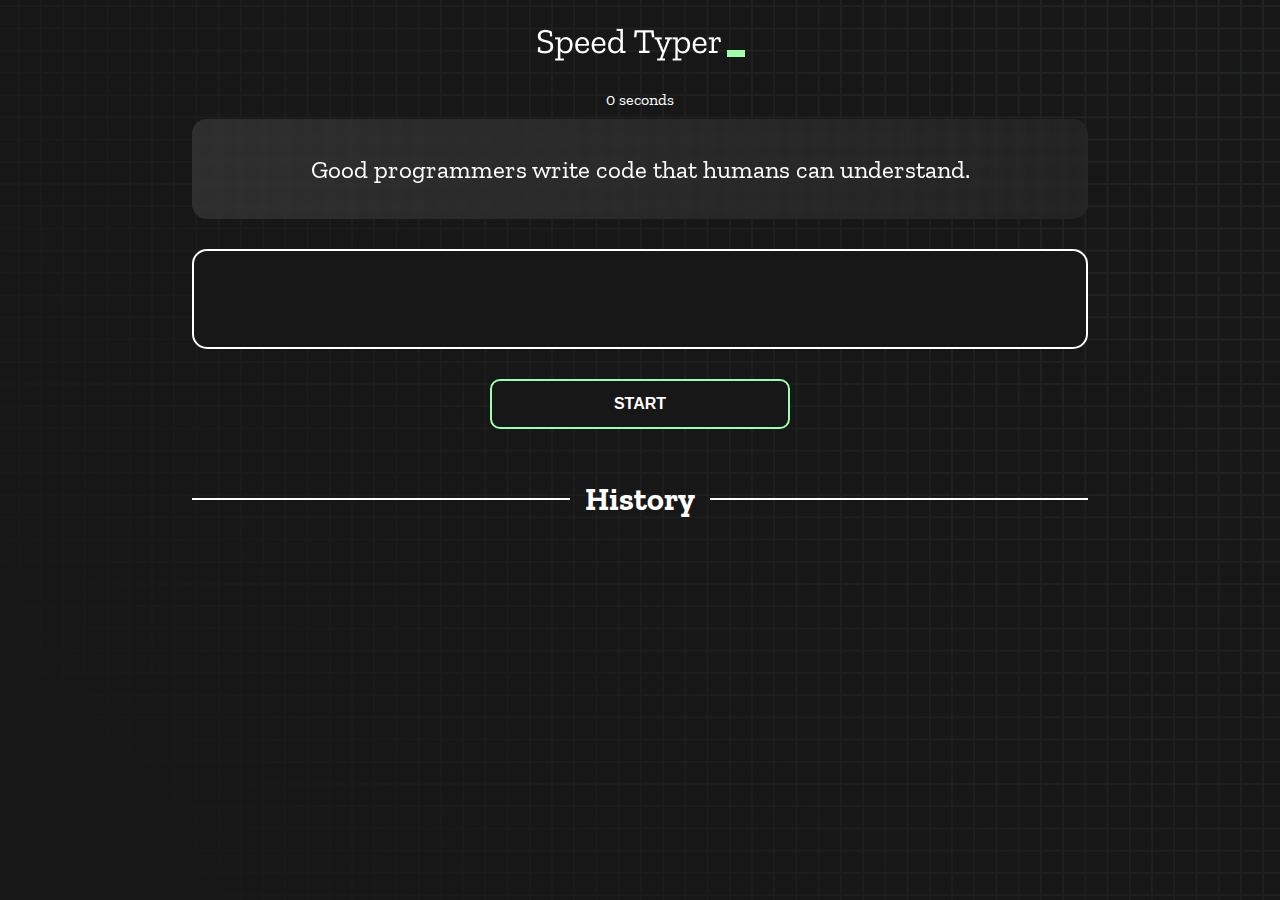
==== index.html @ 71d47a8a "Initial commit" ====
<!DOCTYPE html>
<html lang="en">
  <head>
    <meta charset="UTF-8" />
    <meta http-equiv="X-UA-Compatible" content="IE=edge" />
    <meta name="viewport" content="width=device-width, initial-scale=1.0" />
    <title>Speed Monster</title>
    <link rel="stylesheet" href="styles.css" />
    <link rel="preconnect" href="https://fonts.googleapis.com" />
    <link rel="preconnect" href="https://fonts.gstatic.com" crossorigin />
    <link
      href="https://fonts.googleapis.com/css2?family=Zilla+Slab:wght@300;400;500&display=swap"
      rel="stylesheet"
    />
  </head>
  <body>
    <h1 class="title"><img src="./logo.png" /></h1>
    <div id="show-time">0 seconds</div>

    <div class="box-container">
      <div id="question"></div>

      <div id="display" class="inactive"></div>

      <div class="buttons">
        <button id="starts">START</button>
      </div>

      <div class="divider-container">
        <div class="line"></div>
        <h1 class="title2">History</h1>
        <div class="line"></div>
      </div>
      <div id="histories"></div>
    </div>

    <div id="countdown"></div>
    <div id="modal-background" class="hidden"></div>
    <div id="result" class="hidden"></div>

    <script src="./history.js"></script>
    <script src="./script.js"></script>
  </body>
</html>
---- styles.css ----
* {
  padding: 0;
  margin: 0;
  box-sizing: border-box;
}

body {
  background-image: url("./bg.png");
  background-size: cover;
  background-position: left top;
  font-family: "Zilla Slab", serif;
}

.box-container {
  width: 70%;
  margin: 0 auto;
}

#question {
  height: 100px;
  display: flex;
  align-items: center;
  justify-content: center;
  color: white;
  font-size: 25px;
  border-radius: 15px;
  background: rgb(255, 255, 255);
  background: linear-gradient(
    92.49deg,
    rgba(255, 255, 255, 0.1) 0.18%,
    rgba(255, 255, 255, 0.05) 99.85%
  );
  backdrop-filter: blur(5px);
  margin-bottom: 30px;
}

#display {
  height: 100px;
  display: flex;
  flex-wrap: wrap;
  align-items: center;
  padding-left: 5rem;
  color: white;
  font-size: 32px;
  background-color: #171717;
  border: 2px solid #9dffad;
  border-radius: 15px;
}

#countdown {
  position: fixed;
  height: 100vh;
  width: 100vw;
  background-color: rgba(0, 0, 0, 0.8);
  top: 0;
  left: 0;
  display: flex;
  align-items: center;
  justify-content: center;
  font-size: 3rem;
  color: white;
  display: none;
}
#result {
  position: fixed;
  top: 10%; 
  left: 10%;
  transform: translate(-50%, -50%);
  height: 250px;
  width: 400px;
  background-color: #171717;
  border-radius: 15px;
  border: 2px solid #9dffad;
  color: white;
  text-align: center;
  padding: 2rem;
}
#show-time{
  text-align: center;
  color: white;
  margin: 10px 0;
}

.green {
  color: #9dffad;
}
.red {
  color: #eb6565;
}
.bold {
  font-weight: 700;
}
.inactive {
  border: 2px solid white !important;
}
.hidden {
  display: none;
}
.title {
  text-align: center;
  color: white;
  margin: 20px 0;
}

.divider-container {
  height: 80px;
  display: flex;
  justify-content: center;
  align-items: center;
  gap: 15px;
  margin: 0 auto;
}

.line {
  height: 2px;
  background: white;
  width: 100%;
}

.title2 {
  color: white;
  display: block;
}

.buttons {
  display: flex;
  justify-content: center;
  margin: 30px 0;
}
button {
  padding: 10px 20px;
  border: none;
  font-size: 16px;
  font-weight: bold;
  width: 300px;
  height: 50px;
  color: white;
  background-color: #171717;
  border-radius: 10px;
  border: 2px solid #9dffad;
  cursor: pointer;
}

#histories {
  display: flex;
  flex-wrap: wrap;
  justify-content: space-around;
}

.card {
  width: 100%;
  height: 100%;
  padding: 50px;
  display: flex;
  justify-content: space-between;
  align-items: center;
  padding: 20px 30px;
  color: white;
  border-radius: 15px;
  background: rgb(255, 255, 255);
  background: linear-gradient(
    92.49deg,
    rgba(255, 255, 255, 0.1) 0.18%,
    rgba(255, 255, 255, 0.05) 99.85%
  );
  backdrop-filter: blur(5px);
  margin-bottom: 30px;
}

#modal-background {
  background: rgb(255, 255, 255);
  background: linear-gradient(
    92.49deg,
    rgba(255, 255, 255, 0.1) 0.18%,
    rgba(255, 255, 255, 0.05) 99.85%
  );
  backdrop-filter: blur(5px);
  height: 100vh;
  width: 100%;
  position: fixed;
  top: 0;
}

@media only screen and (max-width: 700px) {
  .box-container {
    padding: 0 20px;
    width: 100%;
  }
  .card {
    flex-direction: column;
  }
}
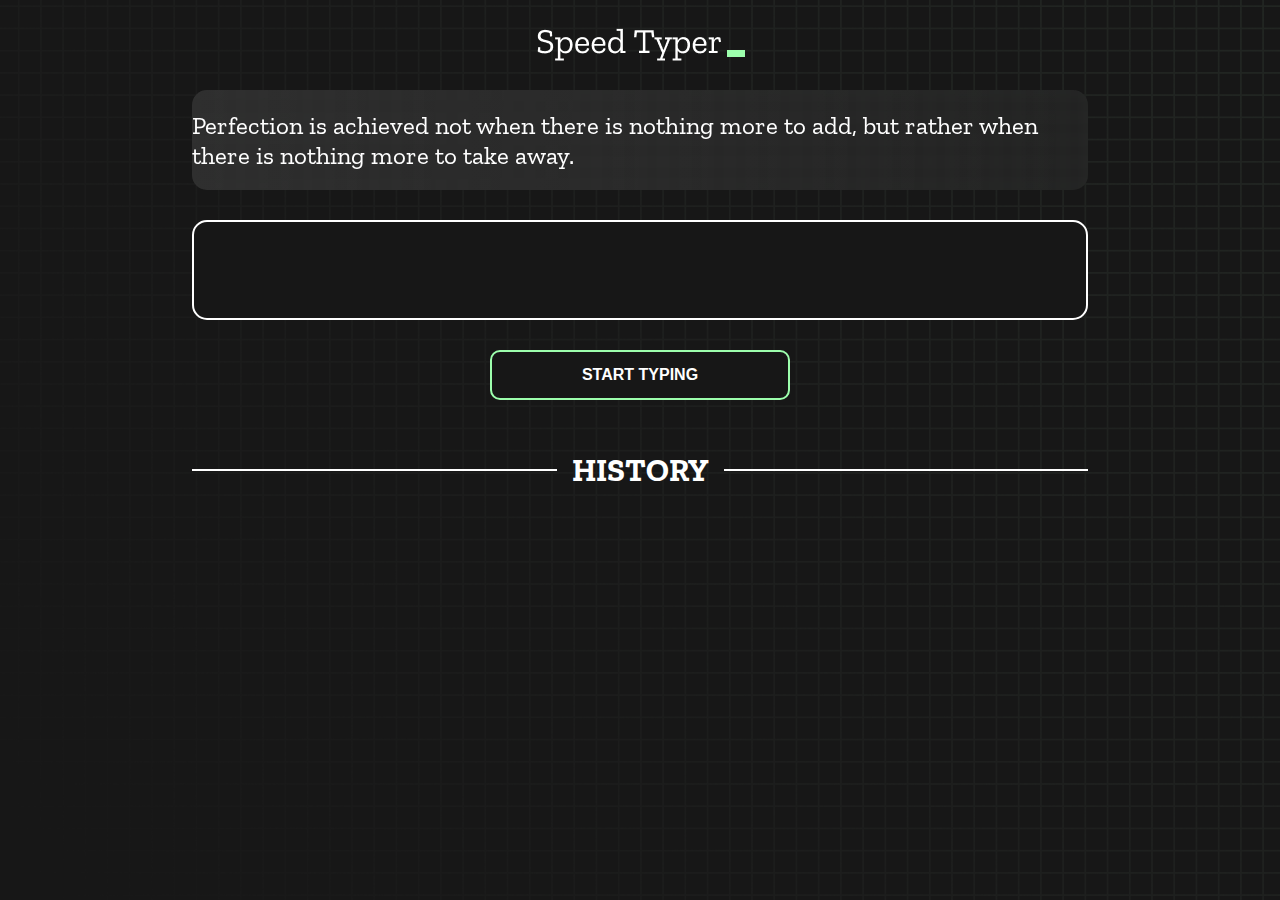
==== commit 65b49942: "countdown time" ====
--- a/index.html
+++ b/index.html
@@ -4,7 +4,7 @@
     <meta charset="UTF-8" />
     <meta http-equiv="X-UA-Compatible" content="IE=edge" />
     <meta name="viewport" content="width=device-width, initial-scale=1.0" />
-    <title>Speed Monster</title>
+    <title>Typing Speed Monster</title>
     <link rel="stylesheet" href="styles.css" />
     <link rel="preconnect" href="https://fonts.googleapis.com" />
     <link rel="preconnect" href="https://fonts.gstatic.com" crossorigin />
@@ -15,7 +15,7 @@
   </head>
   <body>
     <h1 class="title"><img src="./logo.png" /></h1>
-    <div id="show-time">0 seconds</div>
+    <div id="show-time"></div>
 
     <div class="box-container">
       <div id="question"></div>
@@ -23,12 +23,12 @@
       <div id="display" class="inactive"></div>
 
       <div class="buttons">
-        <button id="starts">START</button>
+        <button id="starts">START TYPING</button>
       </div>
 
       <div class="divider-container">
         <div class="line"></div>
-        <h1 class="title2">History</h1>
+        <h1 class="title2">HISTORY</h1>
         <div class="line"></div>
       </div>
       <div id="histories"></div>
